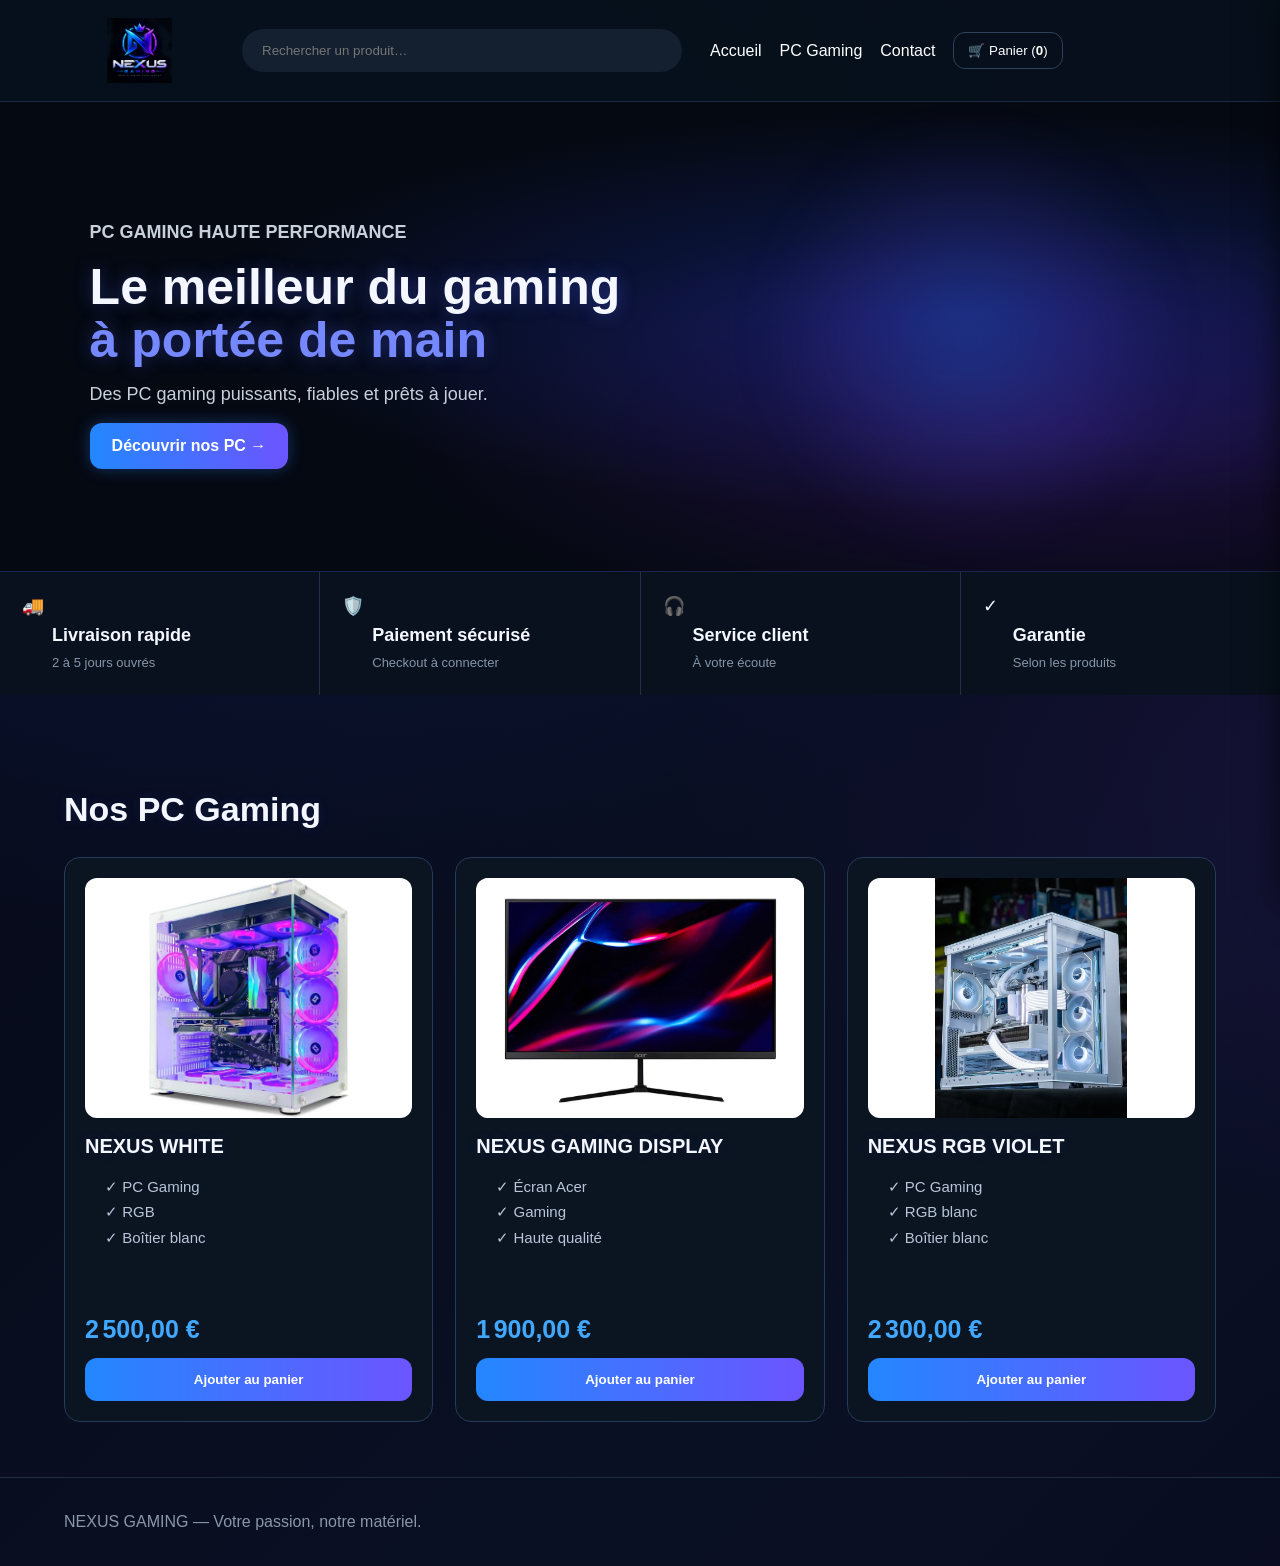
==== index.html @ f3453109 "Fix HTML structure by adding missing closing tags" ====
<!doctype html>
<html lang="fr">
<head>
  <meta charset="utf-8">
  <meta name="viewport" content="width=device-width,initial-scale=1">
  <title>NEXUS GAMING — PC Gaming</title>
  <link rel="stylesheet" href="style.css">
</head>
<body>
<header>
  <a href="index.html" class="logo">
  <img src="logo.png" alt="NEXUS GAMING" style="width:150px;height:65px;object-fit:contain;">
</a>
  <input id="search" placeholder="Rechercher un produit…">
  <nav><a href="#accueil">Accueil</a><a href="#pc">PC Gaming</a><a href="#contact">Contact</a><button id="cartBtn">🛒 Panier (<b id="count">0</b>)</button></nav>
</header>

<main>
<section id="accueil" class="hero">
  <div><p class="eyebrow">PC GAMING HAUTE PERFORMANCE</p>
  <h1>Le meilleur du gaming<br><em>à portée de main</em></h1>
  <p>Des PC gaming puissants, fiables et prêts à jouer.</p>
  <a class="cta" href="#pc">Découvrir nos PC →</a></div>
<div class="hero-pc"></div>
</section>

<section class="benefits"><div>🚚 <b>Livraison rapide</b><small>2 à 5 jours ouvrés</small></div><div>🛡️ <b>Paiement sécurisé</b><small>Checkout à connecter</small></div><div>🎧 <b>Service client</b><small>À votre écoute</small></div><div>✓ <b>Garantie</b><small>Selon les produits</small></div></section>

<section id="pc"><h2>Nos PC Gaming</h2><div id="products" class="grid"></div></section>
</main>

<aside id="cart" class="drawer">
  <button id="close">✕</button><h2>Votre panier</h2><div id="cartItems"></div>
  <div class="total">Total <strong id="total">0,00 €</strong></div>
  <button id="checkout" class="cta full">Passer au paiement</button>
  <p class="note">Le paiement réel doit être relié à un prestataire de paiement et à un compte vendeur conforme.</p>
</aside>

<div id="modal" class="modal"><div class="modalbox"><button id="modalClose">✕</button><h2>Paiement</h2><p>Prototype de checkout NEXUS GAMING.</p>
<label>Nom <input placeholder="Votre nom"></label><label>Email <input type="email" placeholder="vous@exemple.fr"></label>
<label>Adresse <input placeholder="Adresse de livraison"></label><button class="cta full" id="payDemo">Continuer vers le paiement</button>
<p class="note">Aucun paiement réel n'est effectué dans cette version.</p></div></div>

<footer id="contact">NEXUS GAMING — Votre passion, notre matériel.</footer>
<script src="script.js"></script>
</body>
</html>
---- style.css ----
*{box-sizing:border-box}html{scroll-behavior:smooth}body{margin:0;background:#050912;color:#f4f7ff;font-family:Arial,sans-serif}header{position:sticky;top:0;z-index:5;display:flex;align-items:center;gap:28px;padding:18px 5%;background:#07101beF;border-bottom:1px solid #1c2b43}.logo{font-weight:900;font-size:25px;letter-spacing:1px}.logo span{color:#5f7cff;font-size:38px}.logo small{display:block;margin-left:47px;margin-top:-8px;color:#697cff;letter-spacing:4px}header input{flex:1;max-width:440px;background:#142030;border:0;border-radius:25px;padding:14px 20px;color:white}nav{display:flex;gap:18px;align-items:center}nav a{color:#fff;text-decoration:none}nav button{background:none;border:1px solid #31415c;color:white;padding:10px 14px;border-radius:12px}.hero{min-height:470px;padding:70px 7%;display:flex;align-items:center;justify-content:space-between;background:radial-gradient(circle at 75%,#102c68,#050912 55%)}.eyebrow{color:#20bfff;font-weight:bold}.hero h1{font-size:50px;line-height:1.05;margin:15px 0}.hero em{color:#7688ff;font-style:normal}.hero p{font-size:18px;color:#c8d0dc}.cta{display:inline-block;border:0;border-radius:12px;padding:14px 22px;background:linear-gradient(90deg,#2387ff,#6c55ff);color:white;text-decoration:none;font-weight:bold;cursor:pointer}.hero-pc{font-size:150px;text-align:center;filter:drop-shadow(0 0 35px #286bff)}.hero-pc span{font-size:18px;color:#a5b2ff}.benefits{display:grid;grid-template-columns:repeat(4,1fr);gap:1px;background:#223149}.benefits div{padding:22px;background:#08111d}.benefits small,.benefits b{display:block;margin:4px 0 0 30px}.benefits small{color:#8794a8}section#pc{padding:55px 5%}h2{font-size:34px}.grid{display:grid;grid-template-columns:repeat(3,1fr);gap:22px}.card{background:#0b1421;border:1px solid #24354e;border-radius:16px;padding:18px}.pic{height:180px;display:grid;place-items:center;font-size:100px;background:radial-gradient(circle,#1a3c77,#09111d 65%);border-radius:12px}.card h3{font-size:20px}.specs{color:#aeb8c8;line-height:1.7;min-height:115px}.price{font-size:26px;color:#41a8ff;font-weight:bold;margin:15px 0}.card button{width:100%}.drawer{position:fixed;z-index:10;right:-420px;top:0;width:400px;height:100vh;background:#0b1421;padding:28px;box-shadow:-10px 0 40px #000;transition:.25s}.drawer.open{right:0}.drawer>button,.modalbox>button{float:right;background:none;border:0;color:white;font-size:22px}.cartline{display:flex;justify-content:space-between;border-bottom:1px solid #27364b;padding:15px 0}.total{display:flex;justify-content:space-between;font-size:21px;padding:20px 0}.full{width:100%;text-align:center}.note{font-size:12px;color:#8d9aac;line-height:1.5}.modal{display:none;position:fixed;z-index:20;inset:0;background:#000b;place-items:center}.modal.show{display:grid}.modalbox{width:min(460px,92%);background:#0c1725;border:1px solid #30435f;border-radius:18px;padding:28px}.modalbox label{display:block;margin:14px 0;color:#aeb8c8}.modalbox input{display:block;width:100%;margin-top:6px;padding:12px;border-radius:9px;border:1px solid #34455f;background:#101d2c;color:#fff}footer{padding:35px 5%;border-top:1px solid #1e2c42;color:#8997aa}@media(max-width:850px){header{flex-wrap:wrap}nav{width:100%;overflow:auto}.hero{padding:45px 6%}.hero h1{font-size:38px}.hero-pc{font-size:90px}.benefits,.grid{grid-template-columns:1fr}.drawer{width:100%;right:-100%}}header .logo img {
  display: block;
  width: 150px;
  height: 65px;
  object-fit: contain;
  border-radius: 8px;
}/* Correction des cartes produits */
.card {
  display: flex;
  flex-direction: column;
  gap: 12px;
  padding: 20px;
  overflow: hidden;
}

.card .pic {
  width: 100%;
  height: 240px;
  overflow: hidden;
  border-radius: 12px;
  background: #fff;
}

.card .pic img {
  display: block;
  width: 100%;
  height: 100%;
  object-fit: contain;
}

.card h3 {
  margin: 0;
  color: #f4f7ff;
  line-height: 1.4;
}

.card .specs {
  color: #b8c5d9;
  line-height: 1.8;
}

.card .price {
  margin-top: auto;
  padding-top: 12px;
  font-size: 25px;
  font-weight: bold;
}

.card .cta {
  width: 100%;
  flex-shrink: 0;
}
/* Correction définitive de la disposition des produits */
.card {
  display: flex !important;
  flex-direction: column !important;
  align-items: stretch !important;
  position: relative !important;
  gap: 14px !important;
  height: auto !important;
  min-height: 0 !important;
  padding: 20px !important;
  overflow: hidden !important;
}

.card .pic {
  position: relative !important;
  display: block !important;
  width: 100% !important;
  height: 240px !important;
  flex: 0 0 240px !important;
  margin: 0 !important;
}

.card .pic img {
  position: static !important;
  display: block !important;
  width: 100% !important;
  height: 100% !important;
  object-fit: contain !important;
}

.card h3,
.card .specs,
.card .price,
.card .cta {
  position: static !important;
  transform: none !important;
  margin: 0 !important;
}

.card h3 {
  color: #f4f7ff !important;
  line-height: 1.4 !important;
}

.card .specs {
  color: #b8c5d9 !important;
  line-height: 1.8 !important;
}

.card .price {
  margin-top: auto !important;
  padding-top: 12px !important;
  font-size: 25px !important;
  font-weight: bold !important;
}

.card .cta {
  width: 100% !important;
  flex-shrink: 0 !important;
}#products {
  scroll-margin-top: 100px;
}

section h2 {
  position: relative;
  z-index: 1;
  margin-top: 40px;
}
/* Effets gaming NEXUS */
.card {
  transition: transform 0.25s ease, box-shadow 0.25s ease, border-color 0.25s ease;
  border: 1px solid #263b59;
}

.card:hover {
  transform: translateY(-6px);
  border-color: #6b5cff;
  box-shadow: 0 0 12px rgba(92, 92, 255, 0.35),
              0 0 28px rgba(0, 153, 255, 0.2);
}

.card .cta {
  transition: filter 0.25s ease, box-shadow 0.25s ease;
}

.card .cta:hover {
  filter: brightness(1.15);
  box-shadow: 0 0 18px rgba(100, 80, 255, 0.55);
}
/* NEXUS GAMING - Accueil futuriste */
.hero {
  background:
    radial-gradient(ellipse at 75% 45%, rgba(40, 70, 255, 0.28), transparent 55%),
    radial-gradient(ellipse at 85% 70%, rgba(140, 40, 255, 0.18), transparent 45%),
    #050912;
  border-bottom: 1px solid rgba(90, 120, 255, 0.25);
}

.hero h1 {
  text-shadow: 0 0 18px rgba(80, 100, 255, 0.35);
}

.hero .cta {
  box-shadow: 0 0 18px rgba(80, 90, 255, 0.22);
  transition: transform 0.25s ease, box-shadow 0.25s ease;
}

.hero .cta:hover {
  transform: translateY(-3px);
  box-shadow: 0 0 28px rgba(100, 80, 255, 0.55);
}

/* NEXUS GAMING - bouton néon futuriste */
.hero .cta {
  box-shadow: 0 0 15px rgba(47, 128, 255, 0.35);
  transition: transform 0.25s ease, box-shadow 0.25s ease;
}

.hero .cta:hover {
  transform: translateY(-3px) scale(1.03);
  box-shadow:
    0 0 12px rgba(47, 128, 255, 0.8),
    0 0 30px rgba(105, 80, 255, 0.6);
}

/* Halo futuriste animé NEXUS GAMING */
.hero {
  isolation: isolate;
  overflow: hidden;
}

.hero::before {
  content: "";
  position: absolute;
  z-index: -1;
  width: 420px;
  height: 420px;
  right: 8%;
  top: 50%;
  transform: translateY(-50%);
  border-radius: 50%;
  background: radial-gradient(
    circle,
    rgba(40, 120, 255, 0.25) 0%,
    rgba(105, 80, 255, 0.12) 40%,
    transparent 70%
  );
  filter: blur(25px);
  pointer-events: none;
  animation: nexusHalo 5s ease-in-out infinite alternate;
}

@keyframes nexusHalo {
  from {
    opacity: 0.45;
    transform: translateY(-50%) scale(0.9);
  }
  to {
    opacity: 1;
    transform: translateY(-50%) scale(1.15);
  }
}

@media (prefers-reduced-motion: reduce) {
  .hero::before {
    animation: none;
  }
}

/* === NEXUS GAMING : fond néon global === */
body {
  background-color: #050816;
  background-image:
    radial-gradient(
      ellipse at 10% 15%,
      rgba(40, 90, 255, 0.16),
      transparent 42%
    ),
    radial-gradient(
      ellipse at 90% 55%,
      rgba(130, 45, 255, 0.14),
      transparent 45%
    ),
    linear-gradient(
      135deg,
      #050816 0%,
      #0a1024 50%,
      #08051a 100%
    );
  background-attachment: fixed;
  background-repeat: no-repeat;
  background-size: cover;
}

/* Halo discret sur les sections */
section {
  position: relative;
}

/* Conserve la lisibilité des textes */
h1, h2, h3 {
  text-shadow: 0 0 12px rgba(85, 105, 255, 0.12);
}

/* Animation douce du fond */
@keyframes nexusBackgroundGlow {
  0%, 100% {
    background-position: 0% 0%, 100% 100%, 0% 50%;
  }
  50% {
    background-position: 30% 20%, 70% 80%, 100% 50%;
  }
}

@media (prefers-reduced-motion: no-preference) {
  body {
    background-size: 160% 160%, 160% 160%, 200% 200%;
    animation: nexusBackgroundGlow 18s ease-in-out infinite;
  }/* Correction des avantages */
.benefits {
  display: grid;
  grid-template-columns: repeat(4, minmax(0, 1fr));
  gap: 1px;
}

.benefits div {
  font-size: 18px;
  line-height: 1.4;
  padding: 22px;
}

.benefits b {
  font-size: 18px;
}

.benefits small {
  display: block;
  font-size: 13px;
  margin-top: 6px;
}

/* Adaptation aux petits écrans */
@media (max-width: 700px) {
  .benefits {
    grid-template-columns: repeat(2, minmax(0, 1fr));
  }
}
.card .specs {
  font-size: 15px !important;
  line-height: 1.7 !important;
  text-align: left;
  color: #a9b8d0;
  padding: 0 20px;
  margin: 10px 0;
}
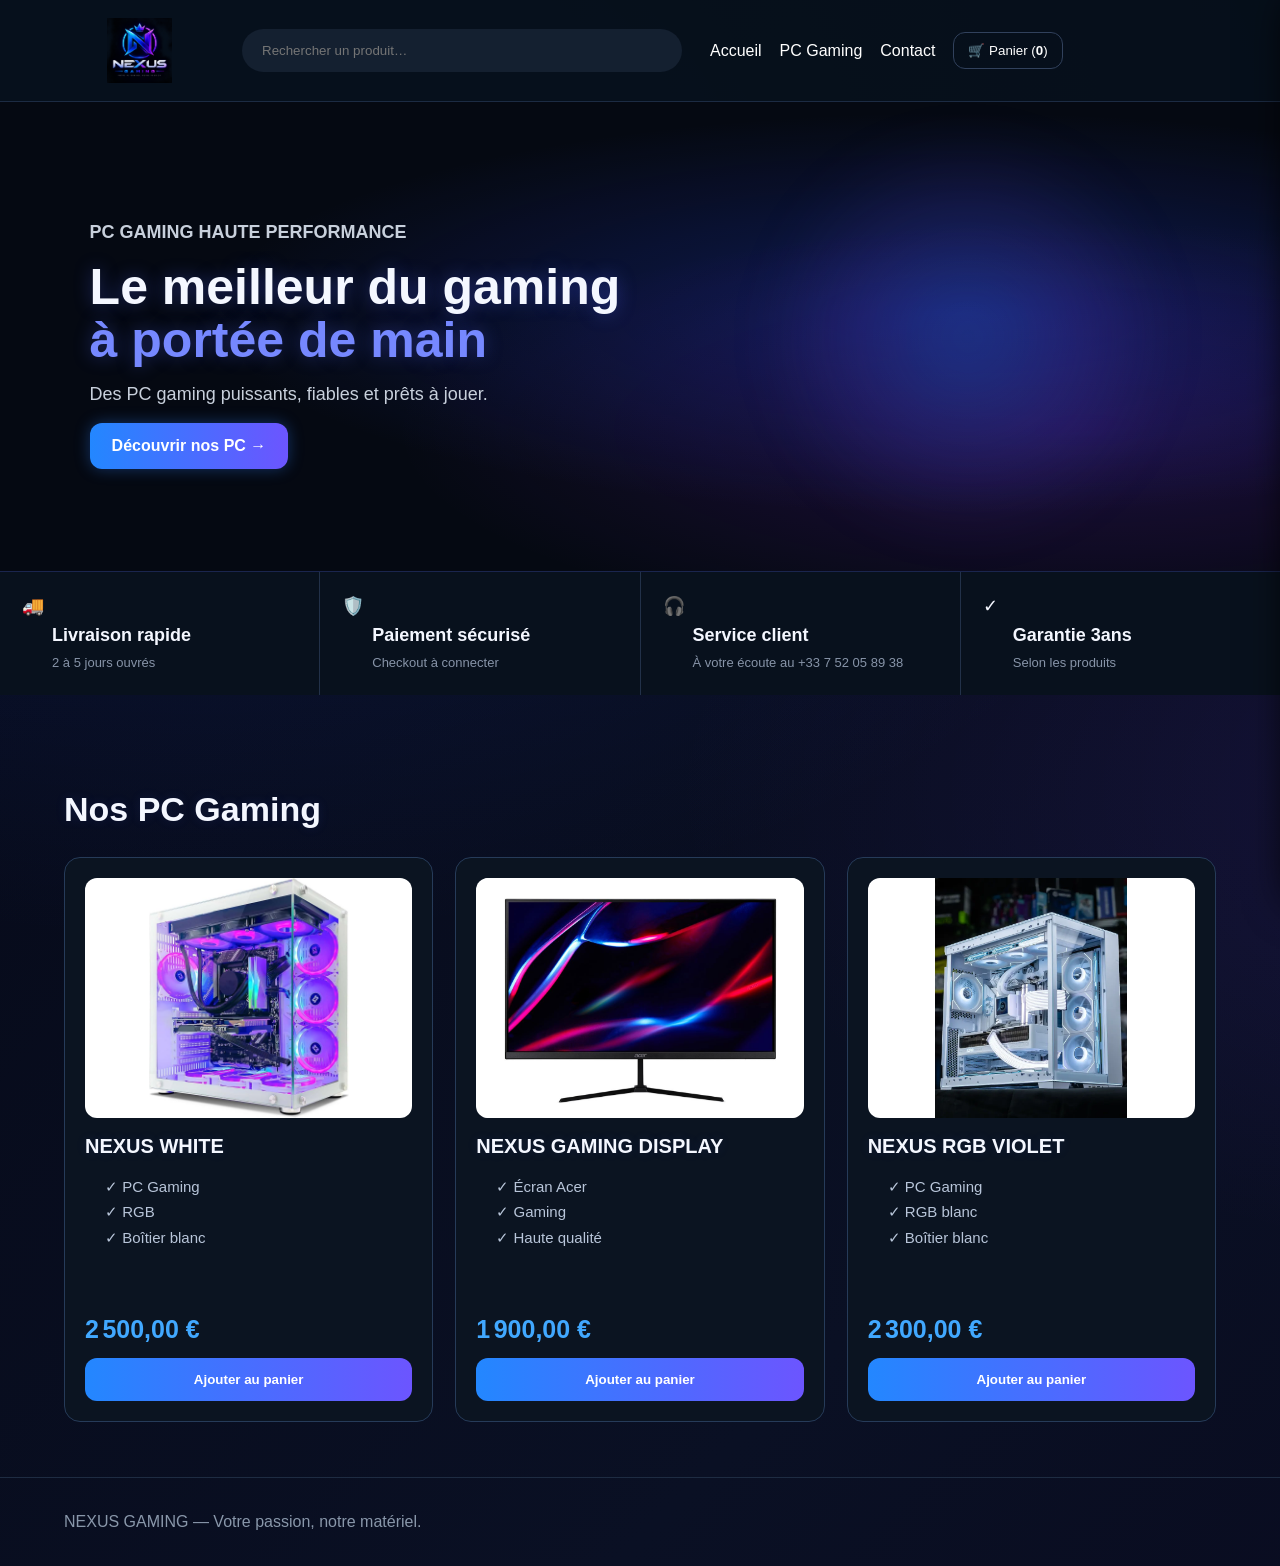
==== commit 97dcd9b5: "Modify benefits section with updated details Updated customer service contact information and warran" ====
--- a/index.html
+++ b/index.html
@@ -24,7 +24,7 @@
 <div class="hero-pc"></div>
 </section>
 
-<section class="benefits"><div>🚚 <b>Livraison rapide</b><small>2 à 5 jours ouvrés</small></div><div>🛡️ <b>Paiement sécurisé</b><small>Checkout à connecter</small></div><div>🎧 <b>Service client</b><small>À votre écoute</small></div><div>✓ <b>Garantie</b><small>Selon les produits</small></div></section>
+<section class="benefits"><div>🚚 <b>Livraison rapide</b><small>2 à 5 jours ouvrés</small></div><div>🛡️ <b>Paiement sécurisé</b><small>Checkout à connecter</small></div><div>🎧 <b>Service client</b><small>À votre écoute au +33 7 52 05 89 38 </small></div><div>✓ <b>Garantie 3ans</b><small>Selon les produits</small></div></section>
 
 <section id="pc"><h2>Nos PC Gaming</h2><div id="products" class="grid"></div></section>
 </main>
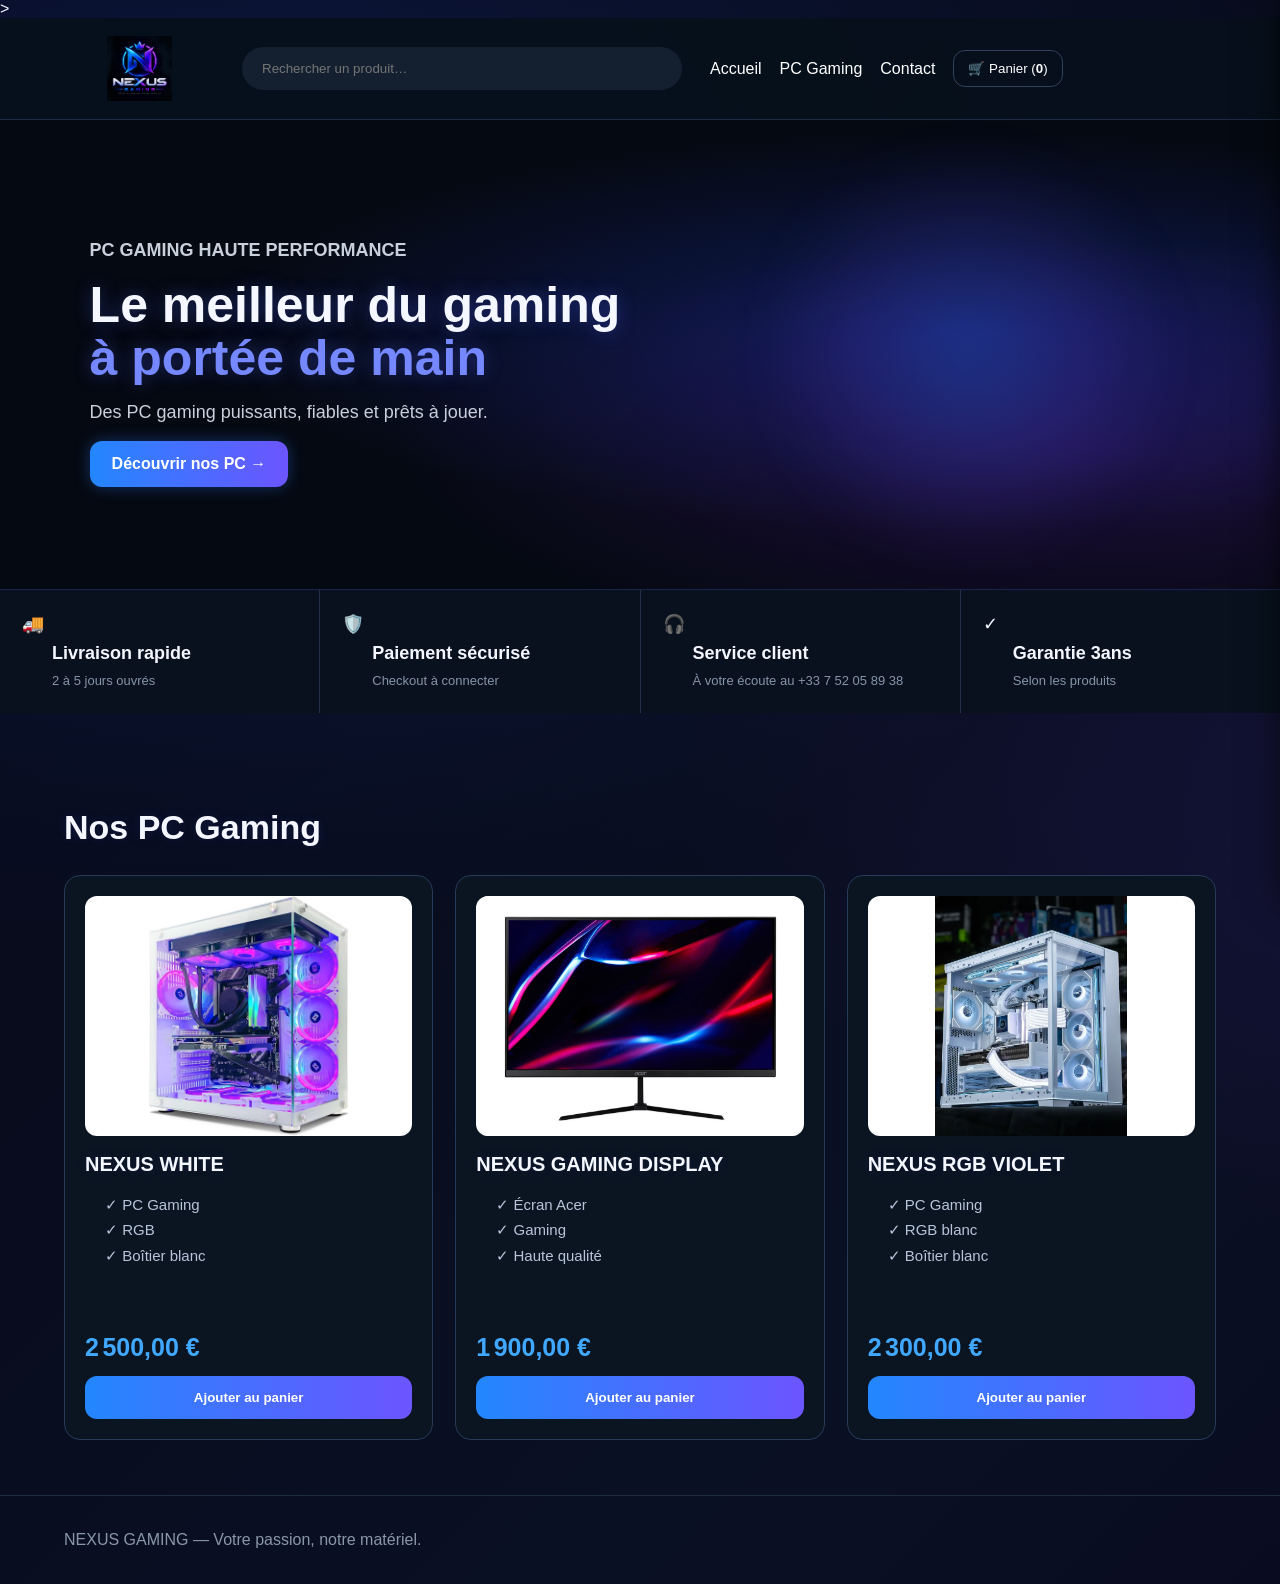
==== commit cbadbcc6: "Update index.html" ====
--- a/index.html
+++ b/index.html
@@ -3,9 +3,9 @@
 <head>
   <meta charset="utf-8">
   <meta name="viewport" content="width=device-width,initial-scale=1">
-  <title>NEXUS GAMING — PC Gaming</title>
+  <title>NEXUS GAMING — PC Gaming<meta name="description" content="Nexus Gaming : PC gaming puissants, fiables et prêts à jouer. Livraison en 2 à 5 jours."></title>
   <link rel="stylesheet" href="style.css">
-</head>
+</head<meta name="google-site-verification" content="un-long-code">>
 <body>
 <header>
   <a href="index.html" class="logo">
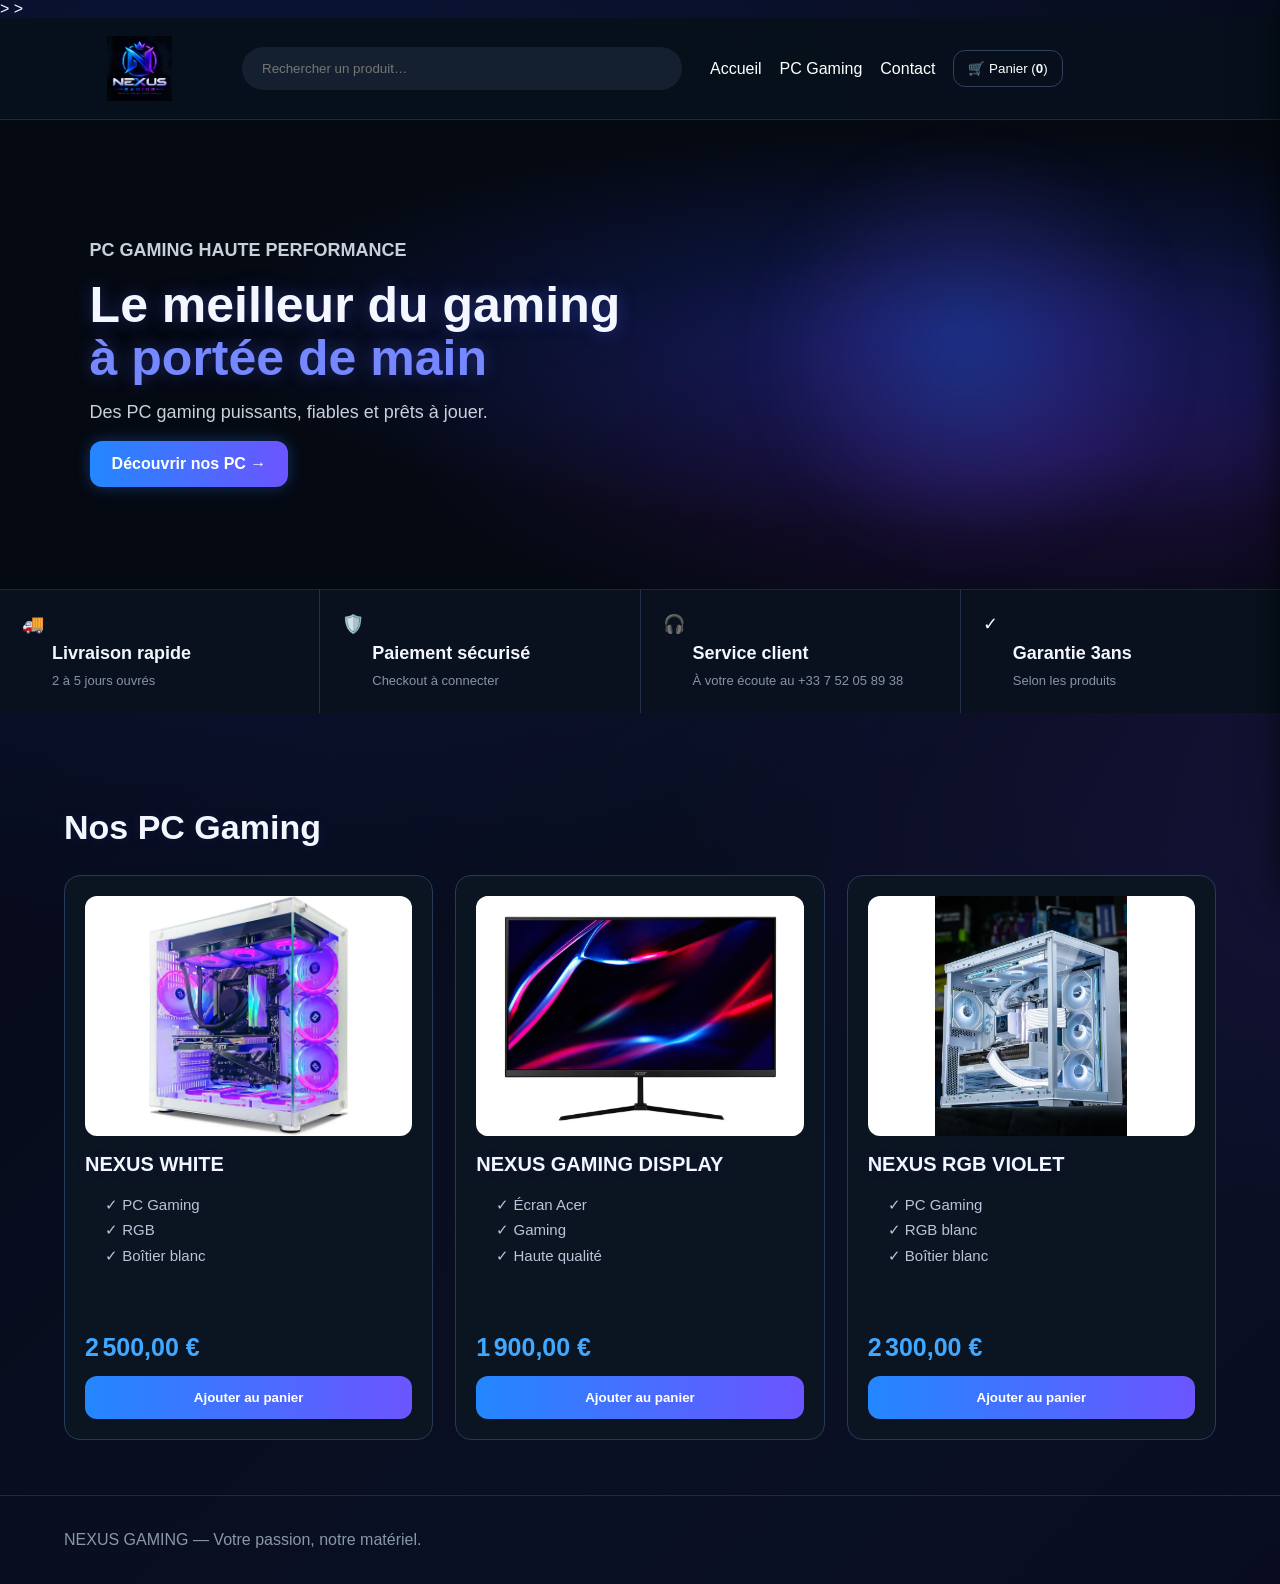
==== commit 5a8e9d50: "Add Google site verification meta tag" ====
--- a/index.html
+++ b/index.html
@@ -1,6 +1,6 @@
 <!doctype html>
 <html lang="fr">
-<head>
+<head<meta name="google-site-verification" content="BvAFRzJxA0lW23EfYiaXogrv7sqm1Yw5UbrhGTxpApw" />>
   <meta charset="utf-8">
   <meta name="viewport" content="width=device-width,initial-scale=1">
   <title>NEXUS GAMING — PC Gaming<meta name="description" content="Nexus Gaming : PC gaming puissants, fiables et prêts à jouer. Livraison en 2 à 5 jours."></title>
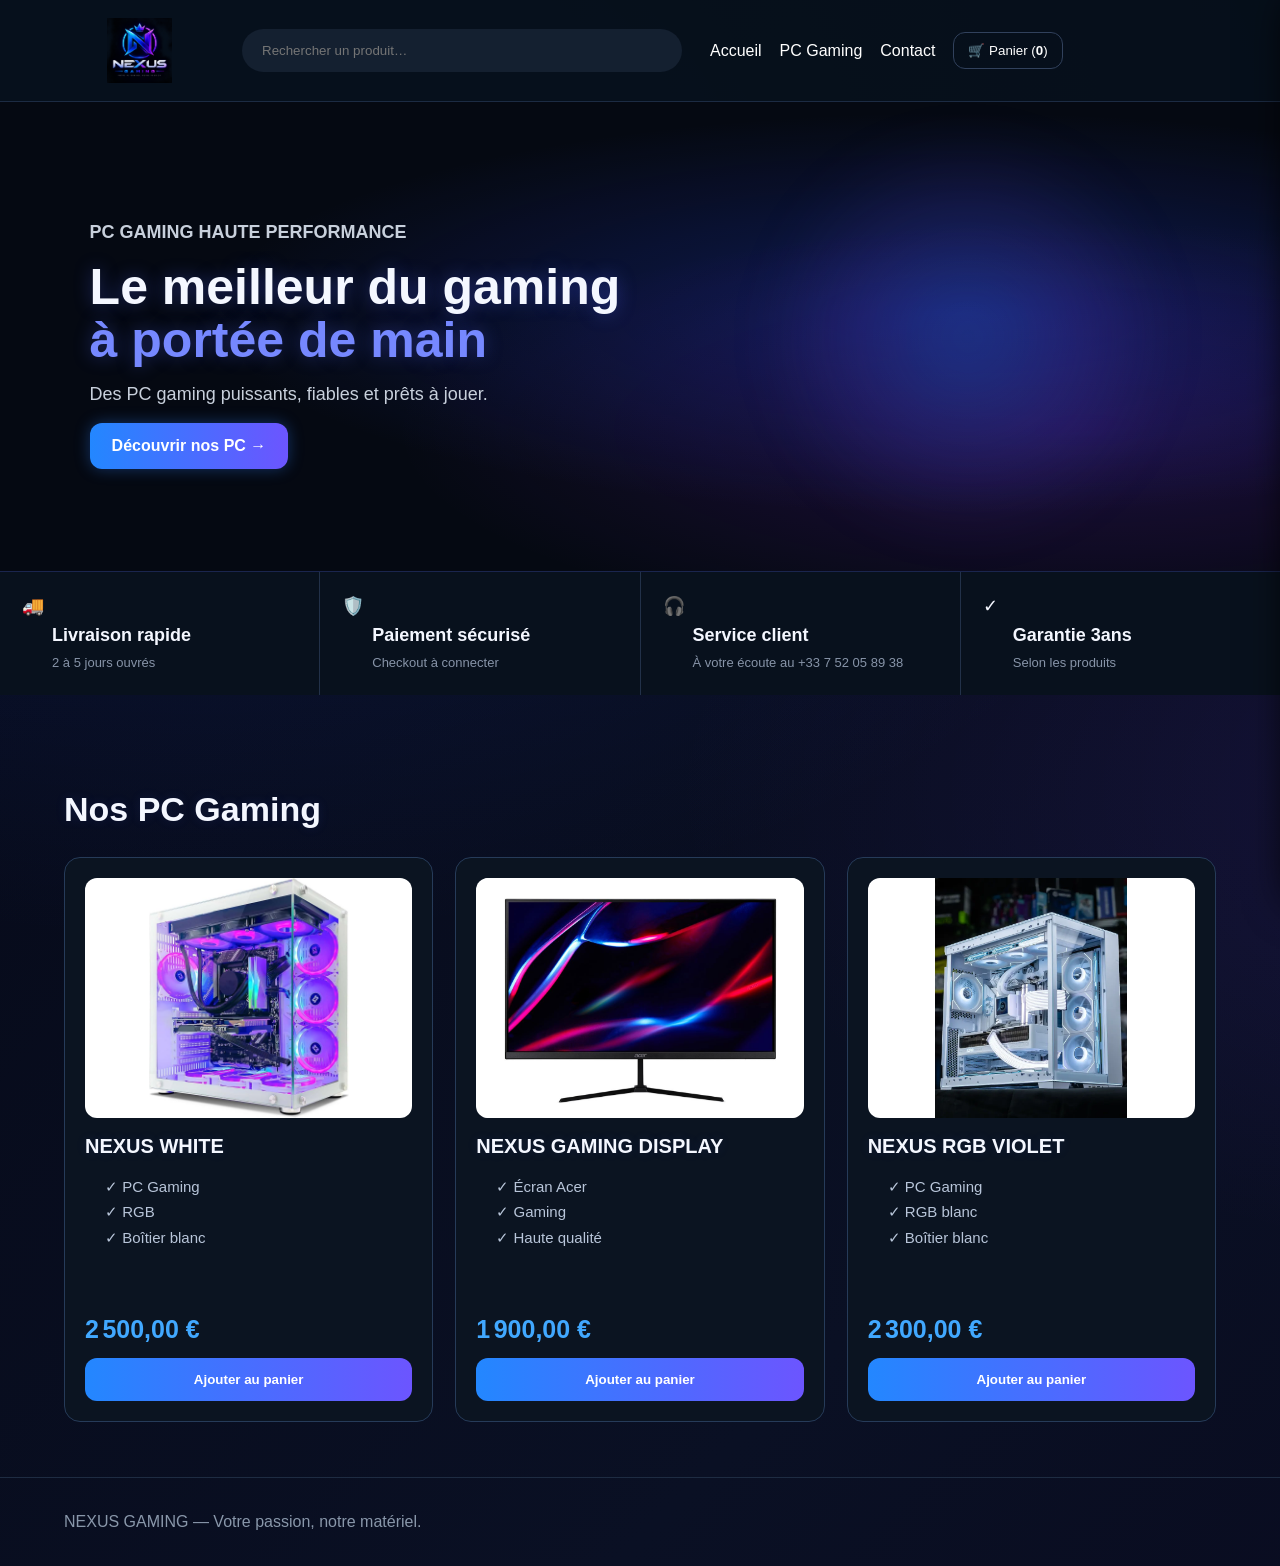
==== commit e91629c8: "Correct head section in index.html Fixed head section by properly closing tags and separating title " ====
--- a/index.html
+++ b/index.html
@@ -1,11 +1,13 @@
 <!doctype html>
 <html lang="fr">
-<head<meta name="google-site-verification" content="BvAFRzJxA0lW23EfYiaXogrv7sqm1Yw5UbrhGTxpApw" />>
+<head>
   <meta charset="utf-8">
   <meta name="viewport" content="width=device-width,initial-scale=1">
-  <title>NEXUS GAMING — PC Gaming<meta name="description" content="Nexus Gaming : PC gaming puissants, fiables et prêts à jouer. Livraison en 2 à 5 jours."></title>
+  <title>NEXUS GAMING — PC Gaming</title>
+  <meta name="description" content="Nexus Gaming : PC gaming puissants, fiables et prêts à jouer. Livraison en 2 à 5 jours.">
+  <meta name="google-site-verification" content="BvAFRzJxA0lW23EfYiaXogrv7sqm1Yw5UbrhGTxpApw">
   <link rel="stylesheet" href="style.css">
-</head<meta name="google-site-verification" content="un-long-code">>
+</head>
 <body>
 <header>
   <a href="index.html" class="logo">
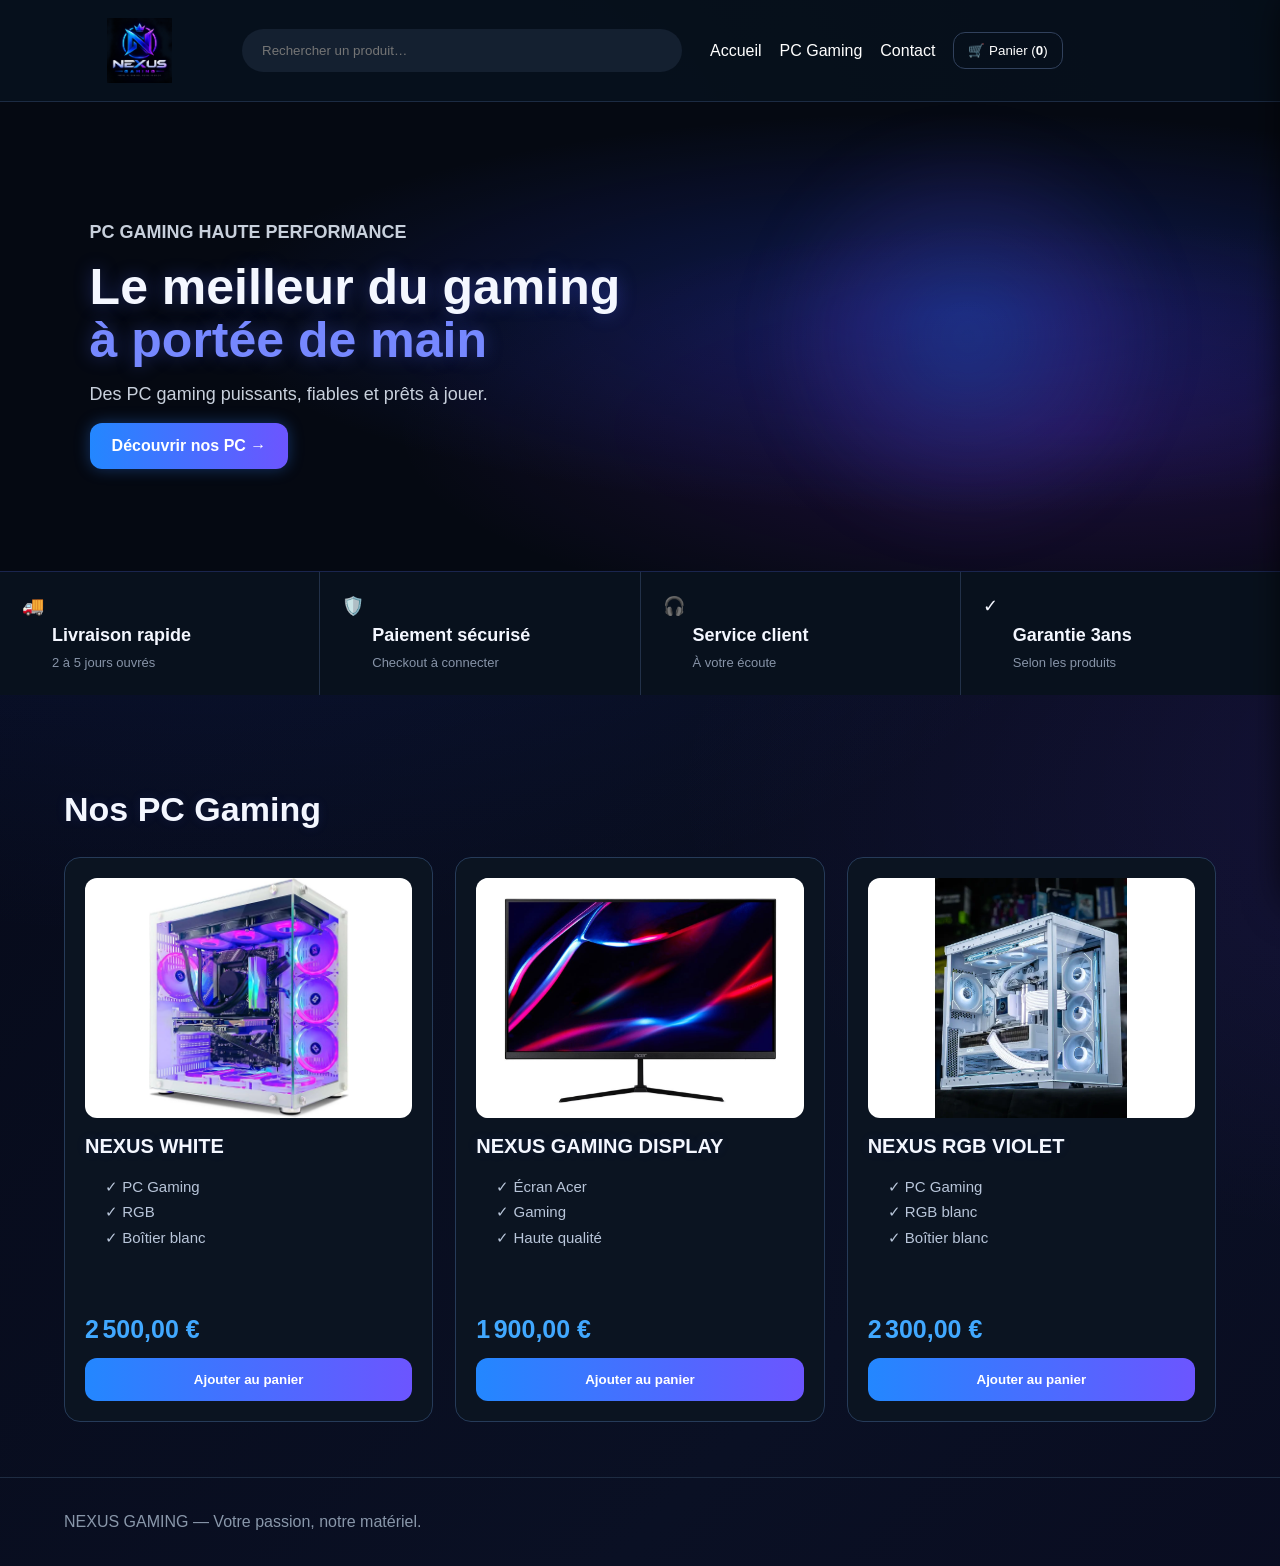
==== commit b0e0cb37: "Fix benefits section content in index.html" ====
--- a/index.html
+++ b/index.html
@@ -26,7 +26,7 @@
 <div class="hero-pc"></div>
 </section>
 
-<section class="benefits"><div>🚚 <b>Livraison rapide</b><small>2 à 5 jours ouvrés</small></div><div>🛡️ <b>Paiement sécurisé</b><small>Checkout à connecter</small></div><div>🎧 <b>Service client</b><small>À votre écoute au +33 7 52 05 89 38 </small></div><div>✓ <b>Garantie 3ans</b><small>Selon les produits</small></div></section>
+<section class="benefits"><div>🚚 <b>Livraison rapide</b><small>2 à 5 jours ouvrés</small></div><div>🛡️ <b>Paiement sécurisé</b><small>Checkout à connecter</small></div><div>🎧 <b>Service client</b><small>À votre écoute </small></div><div>✓ <b>Garantie 3ans</b><small>Selon les produits</small></div></section>
 
 <section id="pc"><h2>Nos PC Gaming</h2><div id="products" class="grid"></div></section>
 </main>
